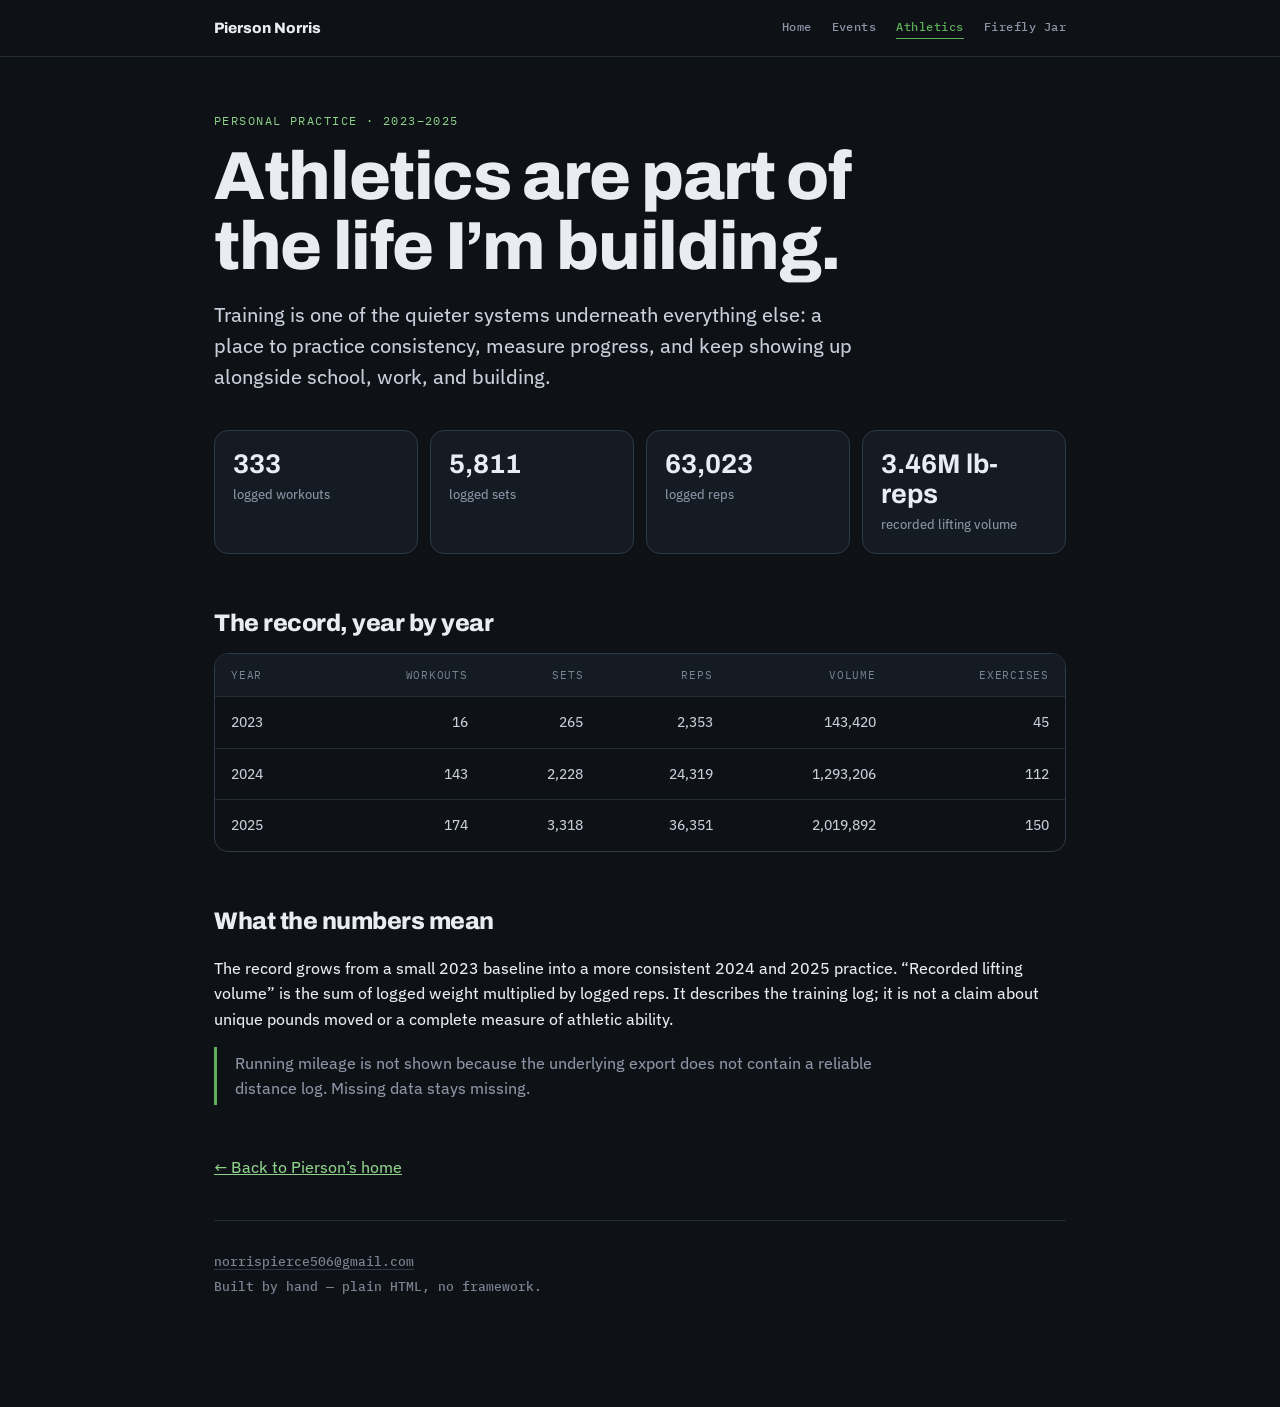
==== athletics/index.html @ d6007e6e "Site metadata pass: share cards, Athletics shipped, one nav, truthful llms.txt An audit found the si" ====
<!doctype html>
<html lang="en">
<head>
  <meta charset="utf-8">
  <meta name="viewport" content="width=device-width, initial-scale=1">
  <title>Athletics — Pierson Norris</title>
  <meta name="description" content="A public snapshot of how athletics and training fit into Pierson Norris's life, with aggregate workout data from 2023–2025.">
  <link rel="canonical" href="https://piersonnorris.github.io/athletics/">
  <link rel="icon" href="/assets/img/favicon.svg" type="image/svg+xml">
  <meta name="theme-color" content="#0e1116">

  <meta property="og:type" content="website">
  <meta property="og:title" content="Athletics — Pierson Norris">
  <meta property="og:description" content="A public snapshot of how athletics and training fit into Pierson Norris's life, with aggregate workout data from 2023–2025.">
  <meta property="og:url" content="https://piersonnorris.github.io/athletics/">
  <meta property="og:image" content="https://piersonnorris.github.io/assets/img/og/athletics.png">
  <meta property="og:image:width" content="1200">
  <meta property="og:image:height" content="630">
  <meta property="og:image:alt" content="Athletics — logged workouts by year: 16 in 2023, 143 in 2024, 174 in 2025.">
  <meta name="twitter:card" content="summary_large_image">
  <meta name="twitter:image" content="https://piersonnorris.github.io/assets/img/og/athletics.png">

  <link rel="preconnect" href="https://fonts.googleapis.com">
  <link rel="preconnect" href="https://fonts.gstatic.com" crossorigin>
  <link rel="stylesheet" href="https://fonts.googleapis.com/css2?family=Archivo:wght@600;700;800&family=IBM+Plex+Sans:wght@400;450;500;600&family=IBM+Plex+Mono:wght@400;500&display=swap">
  <link rel="stylesheet" href="/assets/css/site.css">
  <style>
    .athletics{padding-top:56px;padding-bottom:80px}.eyebrow{font:12px var(--mono);letter-spacing:.12em;text-transform:uppercase;color:var(--acc-hi)}
    .athletics h1{font-size:clamp(38px,7vw,68px);line-height:1.02;max-width:720px;margin:14px 0 18px}.lede{font-size:20px;line-height:1.55;color:#c7ced9;max-width:650px}
    .grid{display:grid;grid-template-columns:repeat(4,1fr);gap:12px;margin:38px 0}.stat{padding:18px;border:1px solid var(--line2);border-radius:var(--r-lg);background:var(--panel)}.stat b{display:block;font:700 27px var(--display);color:var(--ink)}.stat span{display:block;margin-top:5px;color:var(--mut);font-size:13px}
    .section{margin-top:50px}.section h2{font-size:24px}.table-wrap{overflow-x:auto;border:1px solid var(--line2);border-radius:var(--r-lg)}table{width:100%;border-collapse:collapse;min-width:650px}th,td{text-align:left;padding:14px 16px;border-bottom:1px solid var(--line);font-size:14px}th{font:11px var(--mono);letter-spacing:.07em;text-transform:uppercase;color:var(--dim);background:var(--panel)}td{color:#c7ced9}tbody tr:last-child td{border-bottom:0}td:not(:first-child),th:not(:first-child){text-align:right}.note{border-left:3px solid var(--acc);padding:4px 0 4px 18px;color:var(--mut);max-width:720px}.back{display:inline-block;margin-top:34px;color:var(--acc-hi)}
    @media(max-width:700px){.grid{grid-template-columns:repeat(2,1fr)}.athletics{padding-top:34px}}
  </style>
</head>
<body>
  <a class="skip-link" href="#main">Skip to content</a>
  <header class="sitehead">
    <div class="wrap">
      <nav class="sitenav" aria-label="Primary">
        <a class="brand" href="/">Pierson Norris</a>
        <button type="button" class="navtoggle" aria-expanded="false" aria-controls="navlinks" aria-label="Menu">
          <svg width="18" height="18" viewBox="0 0 24 24" fill="none" aria-hidden="true">
            <path d="M4 7h16M4 12h16M4 17h16" stroke="currentColor" stroke-width="1.8" stroke-linecap="round"/>
          </svg>
        </button>
        <div class="navlinks" id="navlinks">
          <a href="/">Home</a>
          <a href="/#events">Events</a>
          <a href="/athletics/" aria-current="page">Athletics</a>
          <a href="/jar/">Firefly Jar</a>
        </div>
      </nav>
    </div>
  </header>
  <main id="main" class="wrap athletics">
    <div class="eyebrow">Personal practice · 2023–2025</div>
    <h1>Athletics are part of the life I’m building.</h1>
    <p class="lede">Training is one of the quieter systems underneath everything else: a place to practice consistency, measure progress, and keep showing up alongside school, work, and building.</p>
    <div class="grid" aria-label="Three-year totals"><div class="stat"><b>333</b><span>logged workouts</span></div><div class="stat"><b>5,811</b><span>logged sets</span></div><div class="stat"><b>63,023</b><span>logged reps</span></div><div class="stat"><b>3.46M lb-reps</b><span>recorded lifting volume</span></div></div>
    <section class="section"><h2>The record, year by year</h2><div class="table-wrap"><table><thead><tr><th>Year</th><th>Workouts</th><th>Sets</th><th>Reps</th><th>Volume</th><th>Exercises</th></tr></thead><tbody><tr><td>2023</td><td>16</td><td>265</td><td>2,353</td><td>143,420</td><td>45</td></tr><tr><td>2024</td><td>143</td><td>2,228</td><td>24,319</td><td>1,293,206</td><td>112</td></tr><tr><td>2025</td><td>174</td><td>3,318</td><td>36,351</td><td>2,019,892</td><td>150</td></tr></tbody></table></div></section>
    <section class="section"><h2>What the numbers mean</h2><p>The record grows from a small 2023 baseline into a more consistent 2024 and 2025 practice. “Recorded lifting volume” is the sum of logged weight multiplied by logged reps. It describes the training log; it is not a claim about unique pounds moved or a complete measure of athletic ability.</p><p class="note">Running mileage is not shown because the underlying export does not contain a reliable distance log. Missing data stays missing.</p></section>
    <a class="back" href="/">← Back to Pierson’s home</a>
    <footer class="sitefoot">
      <address>
        <a href="mailto:norrispierce506@gmail.com">norrispierce506@gmail.com</a><br>
        Built by hand — plain HTML, no framework.
      </address>
    </footer>
  </main>
  <script src="/assets/js/nav.js"></script>
</body>
</html>
---- assets/css/site.css ----
/* ============================================================
   piersonnorris.com — shared design system
   Plain CSS. No framework, no build step, no preprocessor.
   Tokens follow docs/BLUEPRINT.md §4. Dark-only by design.
   ============================================================ */

:root{
  /* ground + surfaces */
  --bg:#0e1116;
  --panel:#151b23;
  --panel2:#1a222d;
  --line:#232d39;
  --line2:#2e3947;

  /* ink */
  --ink:#e9edf3;
  --mut:#8b95a5;
  --dim:#7a8392; /* U1: was #5c6675 (3.25:1 on --bg, fails WCAG AA); now 4.94:1 */

  /* the one accent — Fern */
  --acc:#5FAE5A;
  --acc-hi:#8ED18A;
  --acc-soft:rgba(95,174,90,.12);

  /* semantic */
  --good:#45c26b;
  --bad:#e5534b;
  --warn:#E8A33D;
  --info:#4CC9F0;

  /* platform brand colors (tracker spec §4, now in the stock-trackers repo) */
  --p-sofi:#00A2C7;
  --p-webull:#3d6ea8;   /* lightened from #001B39 so it reads on a dark ground */
  --p-robinhood:#00C805;
  --p-gemini:#F5A623;
  --p-gomining:#7C3AED;

  /* geometry */
  --r:10px;
  --r-lg:14px;
  --wrap:900px;

  --mono:'IBM Plex Mono',ui-monospace,SFMono-Regular,Menlo,monospace;
  --sans:'IBM Plex Sans',system-ui,-apple-system,'Segoe UI',sans-serif;
  --display:'Archivo',system-ui,sans-serif;
}

*{box-sizing:border-box}
html{background:var(--bg);scroll-behavior:smooth;-webkit-text-size-adjust:100%}

body{
  margin:0;
  background:var(--bg);
  color:var(--ink);
  font-family:var(--sans);
  font-size:15.5px;
  line-height:1.62;
  font-weight:450;
  -webkit-font-smoothing:antialiased;
  min-height:100svh;
}

::selection{background:var(--acc);color:#0e1116}
a{color:inherit}
img{max-width:100%;height:auto}

.wrap{max-width:var(--wrap);margin:0 auto;padding:0 24px}
.wrap-wide{max-width:1180px;margin:0 auto;padding:0 24px}

.mono{font-family:var(--mono);font-variant-numeric:tabular-nums}
.num{font-family:var(--mono);font-variant-numeric:tabular-nums}

.eyebrow{
  font-family:var(--mono);font-size:11px;letter-spacing:.16em;
  text-transform:uppercase;color:var(--acc);margin:0;
}

h1,h2,h3{font-family:var(--display);letter-spacing:-.02em;text-wrap:balance}
h1{font-weight:800;font-size:clamp(34px,6.4vw,52px);line-height:1.03;margin:16px 0 12px}
h2{font-weight:800;font-size:24px;margin:0 0 10px}
h3{font-weight:700;font-size:18px;letter-spacing:-.01em;margin:0 0 6px}

.lede{color:var(--mut);max-width:64ch;font-size:16.5px;margin:0 0 26px}
.lede b{color:var(--ink);font-weight:600}

/* ---------- header / nav ---------- */
.sitehead{border-bottom:1px solid var(--line);padding:16px 0}
.sitenav{display:flex;align-items:center;justify-content:space-between;gap:16px;flex-wrap:wrap}
.sitenav a{text-decoration:none}
.brand{font-family:var(--display);font-weight:800;font-size:15px;color:var(--ink)}
.navlinks{display:flex;gap:20px;flex-wrap:wrap;font-family:var(--mono);font-size:12px;letter-spacing:.04em}
.navlinks a{color:var(--mut);border-bottom:1px solid transparent;padding-bottom:2px;transition:color .15s}
.navlinks a:hover{color:var(--acc)}
.navlinks a[aria-current="page"]{color:var(--acc);border-bottom-color:var(--acc)}
.navlinks .soon{color:var(--dim);cursor:default}
.navlinks .soon i{font-style:normal;font-size:10px;letter-spacing:.08em}
.navlinks .lockicon{color:var(--dim);font-size:10px}

/* U6: hamburger toggle, hidden until the nav row actually needs it.
   Collapsing pushes the header taller rather than overlaying content —
   simplest thing that can't clash with a page's other fixed/sticky UI
   (the tracker's filter bars, the notes vault sidebar, etc). */
.navtoggle{
  display:none;width:34px;height:34px;align-items:center;justify-content:center;
  background:transparent;border:1px solid var(--line2);border-radius:8px;color:var(--ink);
  cursor:pointer;margin-left:auto;flex:none;
}
.navtoggle:hover{border-color:var(--acc);color:var(--acc)}
.navtoggle svg{display:block}
@media (max-width:760px){
  .navtoggle{display:inline-flex}
  .navlinks{
    display:none;flex-basis:100%;flex-direction:column;align-items:flex-start;gap:16px;
    padding-top:16px;margin-top:14px;border-top:1px solid var(--line);
  }
  .navlinks.is-open{display:flex}
}

/* ---------- surfaces ---------- */
.panel{
  background:var(--panel);border:1px solid var(--line);border-radius:var(--r);
  padding:18px 20px;transition:border-color .18s,background .18s;
}
.panel:hover{border-color:var(--line2)}

.tile{
  position:relative;display:block;text-decoration:none;color:inherit;
  background:var(--panel);border:1px solid var(--line);border-radius:var(--r-lg);
  padding:20px;overflow:hidden;
  transition:border-color .18s,transform .18s,background .18s;
}
.tile:hover{border-color:var(--line2);background:var(--panel2);transform:translateY(-2px)}
.tile::before{
  content:"";position:absolute;left:0;top:0;bottom:0;width:2px;background:var(--acc);
  transform:scaleY(0);transform-origin:top;transition:transform .22s ease;
}
.tile:hover::before{transform:scaleY(1)}
.tile .k{
  font-family:var(--mono);font-size:10.5px;letter-spacing:.14em;text-transform:uppercase;
  color:var(--acc);margin:0 0 10px;display:flex;align-items:center;gap:8px;
}
.tile .k .lock{color:var(--dim);margin-left:auto;letter-spacing:.06em}
.tile h3{margin:0 0 6px}
.tile .d{color:var(--mut);font-size:13.5px;margin:0;line-height:1.55}

/* ---------- chips / tags / buttons ---------- */
.chip{
  display:inline-flex;align-items:center;gap:7px;
  font-family:var(--mono);font-size:11px;letter-spacing:.07em;text-transform:uppercase;
  padding:7px 13px;border-radius:999px;border:1px solid var(--line2);color:var(--mut);
  background:var(--panel);cursor:pointer;user-select:none;
  transition:border-color .15s,color .15s,background .15s;
}
.chip:hover{color:var(--ink);border-color:var(--mut)}
.chip[aria-pressed="true"]{color:#0e1116;background:var(--acc);border-color:var(--acc);font-weight:500}
.chip[aria-pressed="true"] .dot{background:#0e1116 !important;box-shadow:none}
.dot{width:7px;height:7px;border-radius:50%;flex:none}

.btn{
  display:inline-flex;align-items:center;gap:8px;text-decoration:none;cursor:pointer;
  border-radius:9px;border:1px solid var(--line2);background:var(--panel);color:var(--mut);
  font-family:var(--mono);font-size:12.5px;font-weight:500;padding:10px 16px;
  transition:border-color .15s,color .15s,background .15s;
}
.btn:hover{color:var(--ink);border-color:var(--mut)}
.btn.primary{background:var(--acc);color:#0e1116;border-color:var(--acc)}
.btn.primary:hover{background:var(--acc-hi);border-color:var(--acc-hi);color:#0e1116}
.btn.ghost{background:transparent;color:var(--acc);border-color:var(--line2)}
.btn.ghost:hover{border-color:var(--acc);color:var(--acc-hi)}
.btn.danger:hover{color:var(--bad);border-color:var(--bad)}
.btn:disabled{opacity:.5;cursor:not-allowed}
.btn .lockdot{font-size:11px;letter-spacing:.08em;opacity:.75}

/* ---------- inputs ---------- */
input[type=text],input[type=password],input[type=search],textarea,select{
  background:var(--bg);border:1px solid var(--line2);border-radius:9px;color:var(--ink);
  font-family:var(--sans);font-size:14.5px;padding:10px 13px;width:100%;
}
input::placeholder,textarea::placeholder{color:var(--dim)}
input:focus,textarea:focus,select:focus{outline:none;border-color:var(--acc)}
textarea{resize:vertical;line-height:1.6}
label.fld{display:block;margin:0 0 14px}
label.fld > span{
  display:block;font-family:var(--mono);font-size:10.5px;letter-spacing:.12em;
  text-transform:uppercase;color:var(--dim);margin:0 0 6px;
}

/* ---------- metrics ---------- */
.metrics{display:flex;flex-wrap:wrap;gap:8px;margin:12px 0 4px;padding:0;list-style:none}
.metrics li{
  background:var(--acc-soft);border:1px solid rgba(95,174,90,.22);border-radius:8px;
  padding:8px 12px;min-width:82px;
}
.metrics b{
  display:block;font-family:var(--display);font-size:19px;font-weight:800;
  color:var(--acc-hi);line-height:1.1;letter-spacing:-.01em;font-variant-numeric:tabular-nums;
}
.metrics span{
  display:block;font-family:var(--mono);font-size:9.5px;letter-spacing:.1em;
  text-transform:uppercase;color:var(--mut);margin-top:3px;
}

.statline{display:flex;flex-wrap:wrap;gap:10px;margin:0;padding:0;list-style:none}
.statline li{
  background:var(--panel);border:1px solid var(--line);border-radius:999px;
  padding:7px 14px;font-family:var(--mono);font-size:12px;color:var(--mut);
  font-variant-numeric:tabular-nums;
}
.statline li b{color:var(--acc);font-weight:500}

/* ---------- tables ---------- */
.tscroll{overflow-x:auto;-webkit-overflow-scrolling:touch}
table{width:100%;border-collapse:collapse;font-size:14px}
th{
  font-family:var(--mono);font-size:10.5px;letter-spacing:.12em;text-transform:uppercase;
  color:var(--dim);font-weight:500;text-align:left;padding:10px 10px 8px;
  border-bottom:1px solid var(--line2);white-space:nowrap;
}
td{padding:9px 10px;border-bottom:1px solid var(--line);vertical-align:top}
tr:last-child td{border-bottom:0}
/* U16 */
.tscroll tbody tr:hover td{background:var(--panel2)}
/* U10: first column stays put while a wide row scrolls horizontally.
   Background must be opaque and match the surrounding surface, or the
   sticky cell shows the row sliding underneath it. */
.tscroll th:first-child,.tscroll td:first-child{position:sticky;left:0;z-index:1;background:var(--panel)}
.tscroll tbody tr:hover td:first-child{background:var(--panel2)}
th.r,td.r{text-align:right}
td.label{font-weight:600;white-space:nowrap}
td.num{font-family:var(--mono);font-variant-numeric:tabular-nums;text-align:right;white-space:nowrap}
td.unit{font-family:var(--mono);font-size:12.5px;color:var(--dim);white-space:nowrap}
td.notes{color:var(--mut);font-size:13.5px;min-width:170px}

/* ---------- platform badges ---------- */
.pdot{width:9px;height:9px;border-radius:50%;flex:none;display:inline-block}
.p-sofi{background:var(--p-sofi)}
.p-webull{background:var(--p-webull)}
.p-robinhood{background:var(--p-robinhood)}
.p-gemini{background:var(--p-gemini)}
.p-gomining{background:var(--p-gomining)}

/* ---------- misc ---------- */
.takeaway{
  border-left:2px solid var(--acc);padding:2px 0 2px 13px;margin:13px 0 0;
  color:var(--mut);font-size:14px;font-style:italic;
}
.muted{color:var(--mut)}
.dimmed{color:var(--dim)}
.finetext{font-family:var(--mono);font-size:11.5px;color:var(--dim);line-height:1.7}

hr.rule{border:0;border-top:1px solid var(--line);margin:36px 0}

.sitefoot{border-top:1px solid var(--line);padding:28px 0;margin-top:40px}
.sitefoot address{
  font-style:normal;font-family:var(--mono);font-size:12.5px;color:var(--dim);line-height:2;
}
.sitefoot address a{text-decoration:none;border-bottom:1px solid var(--line2)}
.sitefoot address a:hover{color:var(--acc);border-bottom-color:var(--acc)}

a:focus-visible,button:focus-visible,input:focus-visible,textarea:focus-visible,
select:focus-visible,summary:focus-visible,[tabindex]:focus-visible{
  outline:2px solid var(--acc);outline-offset:3px;border-radius:4px;
}

/* U3: visible only once it has keyboard focus */
.skip-link{
  position:absolute;left:12px;top:-48px;z-index:100;
  background:var(--acc);color:#0e1116;font-family:var(--mono);font-size:13px;font-weight:500;
  padding:10px 16px;border-radius:8px;text-decoration:none;transition:top .15s;
}
.skip-link:focus{top:12px}

[hidden]{display:none !important}
.visually-hidden{
  position:absolute;width:1px;height:1px;padding:0;margin:-1px;overflow:hidden;
  clip:rect(0 0 0 0);white-space:nowrap;border:0;
}

@media (max-width:640px){
  body{font-size:15px}
  .wrap,.wrap-wide{padding:0 18px}
  .panel,.tile{padding:16px}
}

/* U18: shared first-load entrance animation. Apply .enter-fade to a
   container and give children nth-child delays (see index.html /
   experience/index.html) for a staggered feel, capped at ~8 items so a
   long list doesn't keep animating for seconds after load. */
@keyframes enterFadeUp{from{opacity:0;transform:translateY(10px)}to{opacity:1;transform:translateY(0)}}
.enter-fade > *{animation:enterFadeUp .5s ease both}

@media (prefers-reduced-motion:reduce){
  *{transition:none !important;animation:none !important}
  html{scroll-behavior:auto}
}

/* ============================================================
   Chart components (rendered by assets/js/charts.js)
   ============================================================ */

.pnchart{display:block;width:100%;height:auto;overflow:visible}
.pnchart-spark{width:120px;height:28px}

.chart-empty{
  color:var(--dim);font-family:var(--mono);font-size:12px;
  margin:0;padding:22px 4px;text-align:center;
}

.chart-donutwrap{
  display:grid;grid-template-columns:220px minmax(0,1fr);gap:22px;align-items:center;
}
.chart-donutwrap .pnchart-donut{max-width:220px}
@media (max-width:620px){
  .chart-donutwrap{grid-template-columns:1fr;justify-items:center}
}

.chart-stackwrap{display:block}
.chart-stackwrap .pnchart-stack{border-radius:7px;overflow:hidden}

.chart-legend{list-style:none;margin:0;padding:0;display:grid;gap:6px}
.chart-legend li{
  display:flex;align-items:center;gap:9px;
  font-family:var(--mono);font-size:12px;font-variant-numeric:tabular-nums;
}
.chart-legend .lg-label{color:var(--ink);flex:1;overflow:hidden;text-overflow:ellipsis;white-space:nowrap}
.chart-legend .lg-val{color:var(--mut)}
.chart-legend .lg-pct{color:var(--dim);min-width:44px;text-align:right}
.chart-legend-inline{
  display:flex;flex-wrap:wrap;gap:6px 16px;margin-top:12px;
}
.chart-legend-inline li{flex:0 0 auto}
.chart-legend-inline .lg-label{flex:0 0 auto}

.chartcard{
  background:var(--panel);border:1px solid var(--line);border-radius:var(--r);
  padding:18px 20px;
}
.chartcard > h3{
  font-family:var(--display);font-size:15px;font-weight:700;margin:0 0 3px;
}
.chartcard > .sub{
  font-family:var(--mono);font-size:10.5px;letter-spacing:.1em;text-transform:uppercase;
  color:var(--dim);margin:0 0 16px;
}
.chartgrid{
  display:grid;grid-template-columns:repeat(auto-fit,minmax(320px,1fr));gap:16px;
}

/* ---------- market chart overlays (EMA legend) ---------- */
.market-overlaylegend{
  display:flex;flex-wrap:wrap;gap:6px 16px;margin:0 0 8px;
  font-family:var(--mono);font-size:10.5px;color:var(--mut);
}
.market-overlaylegend span{display:inline-flex;align-items:center;gap:6px}
.market-overlaylegend i{width:14px;height:2px;border-radius:2px;display:inline-block}
.market-overlaylegend i.mk-diamond{
  width:8px;height:8px;border-radius:2px;transform:rotate(45deg);background:var(--good);
}
.market-overlaylegend i.mk-hollow{background:transparent;border:1.4px dashed;border-color:var(--good)}

.emabar{display:flex;flex-wrap:wrap;gap:6px;align-items:center}
.emabar .lbl{font-family:var(--mono);font-size:10px;letter-spacing:.1em;text-transform:uppercase;color:var(--dim);margin-right:2px}
.emabtn{
  appearance:none;cursor:pointer;font-family:var(--mono);font-size:10.5px;letter-spacing:.04em;
  border:1px solid var(--line2);border-radius:999px;background:var(--bg);color:var(--dim);padding:6px 10px;
  transition:color .15s,border-color .15s,box-shadow .15s;
}
.emabtn[aria-pressed="true"]{color:var(--ink);border-color:var(--ema,var(--acc));box-shadow:inset 0 0 0 1px var(--ema,var(--acc))}
.emabtn:disabled{opacity:.4;cursor:not-allowed}
.emabtn.off{margin-left:4px}

/* ---------- Obsidian bundle baked into the build ---------- */
.obsync{
  background:var(--acc-soft);border:1px solid rgba(95,174,90,.3);border-radius:10px;
  padding:14px 16px;margin:0 0 16px;
}
.obsync p{margin:0 0 11px;font-size:13.5px;color:var(--mut);line-height:1.6;max-width:78ch}
.obsync b{color:var(--ink);font-weight:600}
.obsync-row{display:flex;flex-wrap:wrap;align-items:center;gap:10px}
.obsync-msg{font-family:var(--mono);font-size:11.5px;color:var(--dim)}

/* ---------- Obsidian vault graph ---------- */
.pnchart-graph{background:radial-gradient(ellipse at 50% 42%,rgba(95,174,90,.05),transparent 70%);border-radius:10px}
.pnchart-graph .vg-node{cursor:pointer;transition:opacity .15s}
/* U2: this two-class selector (0,0,3,0) outranks the generic
   [tabindex]:focus-visible rule (0,0,2,0) below, so it must restate a
   real focus ring rather than removing one — plain inputs don't need
   this because input:focus / input:focus-visible tie in specificity
   and the generic rule, being later, already wins there. */
.pnchart-graph .vg-node:focus{outline:none}
.pnchart-graph .vg-node:focus-visible{outline:2px solid var(--acc);outline-offset:3px;border-radius:4px}
.pnchart-graph .vg-edge{transition:opacity .15s,stroke .15s}
.vg-legend{
  display:flex;flex-wrap:wrap;gap:6px 18px;margin-top:10px;
  font-family:var(--mono);font-size:10.5px;color:var(--dim);
}
.vg-legend span{display:inline-flex;align-items:center;gap:6px}
.vg-legend i{width:9px;height:9px;border-radius:50%;display:inline-block}
.vaultgraph{
  margin-top:16px;background:var(--bg);border:1px solid var(--line);border-radius:10px;padding:16px;
}
.vaultgraph h3{font-size:16px;margin:0 0 2px}
.vaultgraph .sub{font:11px var(--mono);color:var(--dim);text-transform:uppercase;letter-spacing:.07em;margin:0 0 12px}
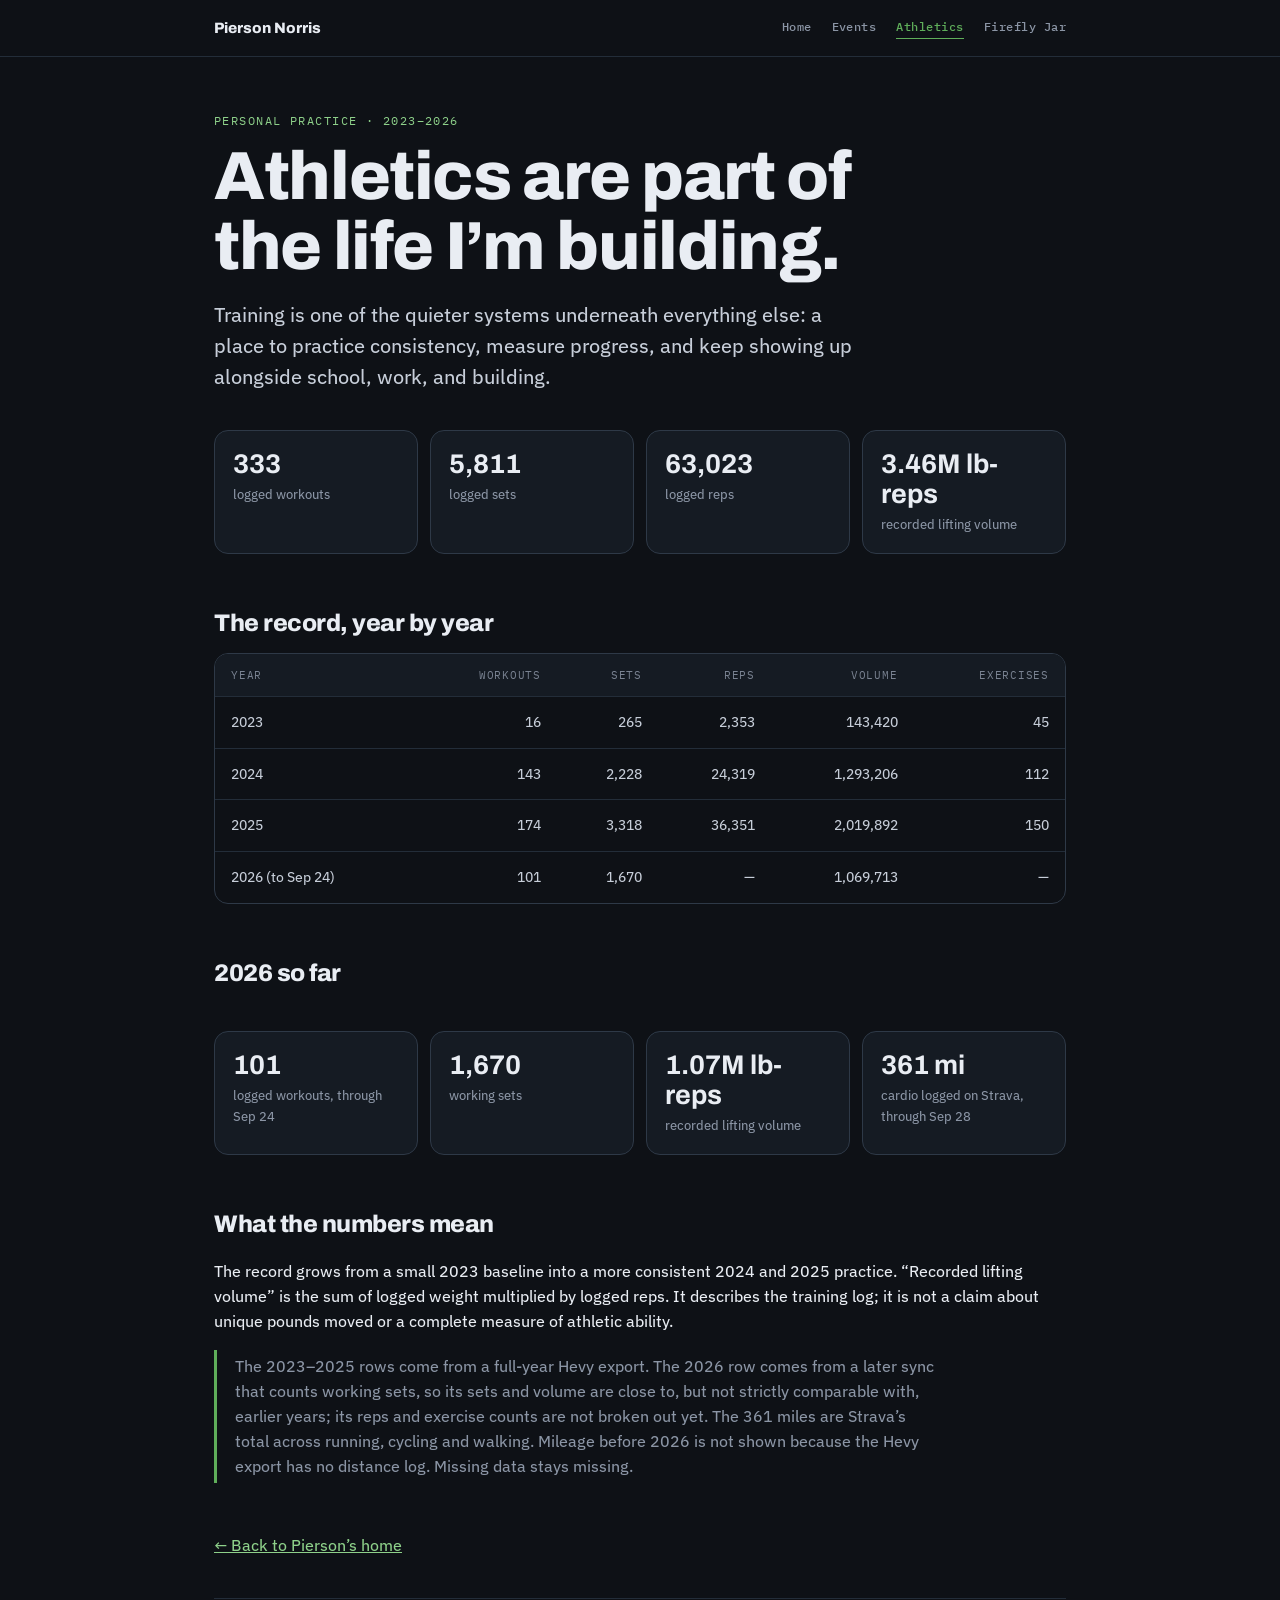
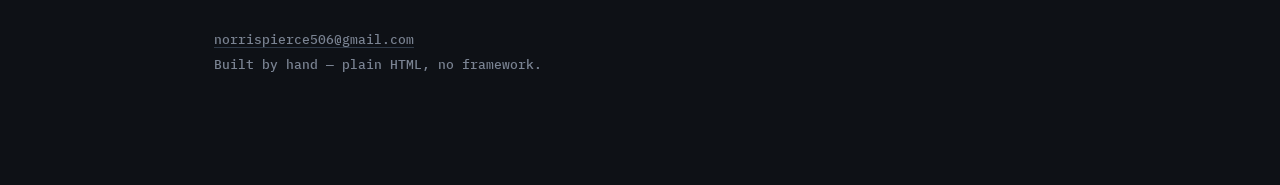
==== commit 028e6ff4: "Oct 20 refresh: fall events, AI Hub title, Transfer Ready, athletics 2026, llms.txt and sitemap" ====
--- a/athletics/index.html
+++ b/athletics/index.html
@@ -4,19 +4,19 @@
   <meta charset="utf-8">
   <meta name="viewport" content="width=device-width, initial-scale=1">
   <title>Athletics — Pierson Norris</title>
-  <meta name="description" content="A public snapshot of how athletics and training fit into Pierson Norris's life, with aggregate workout data from 2023–2025.">
+  <meta name="description" content="A public snapshot of how athletics and training fit into Pierson Norris's life, with aggregate workout data from 2023–2026.">
   <link rel="canonical" href="https://piersonnorris.github.io/athletics/">
   <link rel="icon" href="/assets/img/favicon.svg" type="image/svg+xml">
   <meta name="theme-color" content="#0e1116">
 
   <meta property="og:type" content="website">
   <meta property="og:title" content="Athletics — Pierson Norris">
-  <meta property="og:description" content="A public snapshot of how athletics and training fit into Pierson Norris's life, with aggregate workout data from 2023–2025.">
+  <meta property="og:description" content="A public snapshot of how athletics and training fit into Pierson Norris's life, with aggregate workout data from 2023–2026.">
   <meta property="og:url" content="https://piersonnorris.github.io/athletics/">
   <meta property="og:image" content="https://piersonnorris.github.io/assets/img/og/athletics.png">
   <meta property="og:image:width" content="1200">
   <meta property="og:image:height" content="630">
-  <meta property="og:image:alt" content="Athletics — logged workouts by year: 16 in 2023, 143 in 2024, 174 in 2025.">
+  <meta property="og:image:alt" content="Athletics — logged workouts by year: 16 in 2023, 143 in 2024, 174 in 2025, 101 so far in 2026.">
   <meta name="twitter:card" content="summary_large_image">
   <meta name="twitter:image" content="https://piersonnorris.github.io/assets/img/og/athletics.png">
 
@@ -53,12 +53,13 @@
     </div>
   </header>
   <main id="main" class="wrap athletics">
-    <div class="eyebrow">Personal practice · 2023–2025</div>
+    <div class="eyebrow">Personal practice · 2023–2026</div>
     <h1>Athletics are part of the life I’m building.</h1>
     <p class="lede">Training is one of the quieter systems underneath everything else: a place to practice consistency, measure progress, and keep showing up alongside school, work, and building.</p>
-    <div class="grid" aria-label="Three-year totals"><div class="stat"><b>333</b><span>logged workouts</span></div><div class="stat"><b>5,811</b><span>logged sets</span></div><div class="stat"><b>63,023</b><span>logged reps</span></div><div class="stat"><b>3.46M lb-reps</b><span>recorded lifting volume</span></div></div>
-    <section class="section"><h2>The record, year by year</h2><div class="table-wrap"><table><thead><tr><th>Year</th><th>Workouts</th><th>Sets</th><th>Reps</th><th>Volume</th><th>Exercises</th></tr></thead><tbody><tr><td>2023</td><td>16</td><td>265</td><td>2,353</td><td>143,420</td><td>45</td></tr><tr><td>2024</td><td>143</td><td>2,228</td><td>24,319</td><td>1,293,206</td><td>112</td></tr><tr><td>2025</td><td>174</td><td>3,318</td><td>36,351</td><td>2,019,892</td><td>150</td></tr></tbody></table></div></section>
-    <section class="section"><h2>What the numbers mean</h2><p>The record grows from a small 2023 baseline into a more consistent 2024 and 2025 practice. “Recorded lifting volume” is the sum of logged weight multiplied by logged reps. It describes the training log; it is not a claim about unique pounds moved or a complete measure of athletic ability.</p><p class="note">Running mileage is not shown because the underlying export does not contain a reliable distance log. Missing data stays missing.</p></section>
+    <div class="grid" aria-label="2023–2025 totals"><div class="stat"><b>333</b><span>logged workouts</span></div><div class="stat"><b>5,811</b><span>logged sets</span></div><div class="stat"><b>63,023</b><span>logged reps</span></div><div class="stat"><b>3.46M lb-reps</b><span>recorded lifting volume</span></div></div>
+    <section class="section"><h2>The record, year by year</h2><div class="table-wrap"><table><thead><tr><th>Year</th><th>Workouts</th><th>Sets</th><th>Reps</th><th>Volume</th><th>Exercises</th></tr></thead><tbody><tr><td>2023</td><td>16</td><td>265</td><td>2,353</td><td>143,420</td><td>45</td></tr><tr><td>2024</td><td>143</td><td>2,228</td><td>24,319</td><td>1,293,206</td><td>112</td></tr><tr><td>2025</td><td>174</td><td>3,318</td><td>36,351</td><td>2,019,892</td><td>150</td></tr><tr><td>2026 (to Sep 24)</td><td>101</td><td>1,670</td><td>—</td><td>1,069,713</td><td>—</td></tr></tbody></table></div></section>
+    <section class="section"><h2>2026 so far</h2><div class="grid" aria-label="2026 year to date"><div class="stat"><b>101</b><span>logged workouts, through Sep 24</span></div><div class="stat"><b>1,670</b><span>working sets</span></div><div class="stat"><b>1.07M lb-reps</b><span>recorded lifting volume</span></div><div class="stat"><b>361 mi</b><span>cardio logged on Strava, through Sep 28</span></div></div></section>
+    <section class="section"><h2>What the numbers mean</h2><p>The record grows from a small 2023 baseline into a more consistent 2024 and 2025 practice. “Recorded lifting volume” is the sum of logged weight multiplied by logged reps. It describes the training log; it is not a claim about unique pounds moved or a complete measure of athletic ability.</p><p class="note">The 2023–2025 rows come from a full-year Hevy export. The 2026 row comes from a later sync that counts working sets, so its sets and volume are close to, but not strictly comparable with, earlier years; its reps and exercise counts are not broken out yet. The 361 miles are Strava’s total across running, cycling and walking. Mileage before 2026 is not shown because the Hevy export has no distance log. Missing data stays missing.</p></section>
     <a class="back" href="/">← Back to Pierson’s home</a>
     <footer class="sitefoot">
       <address>
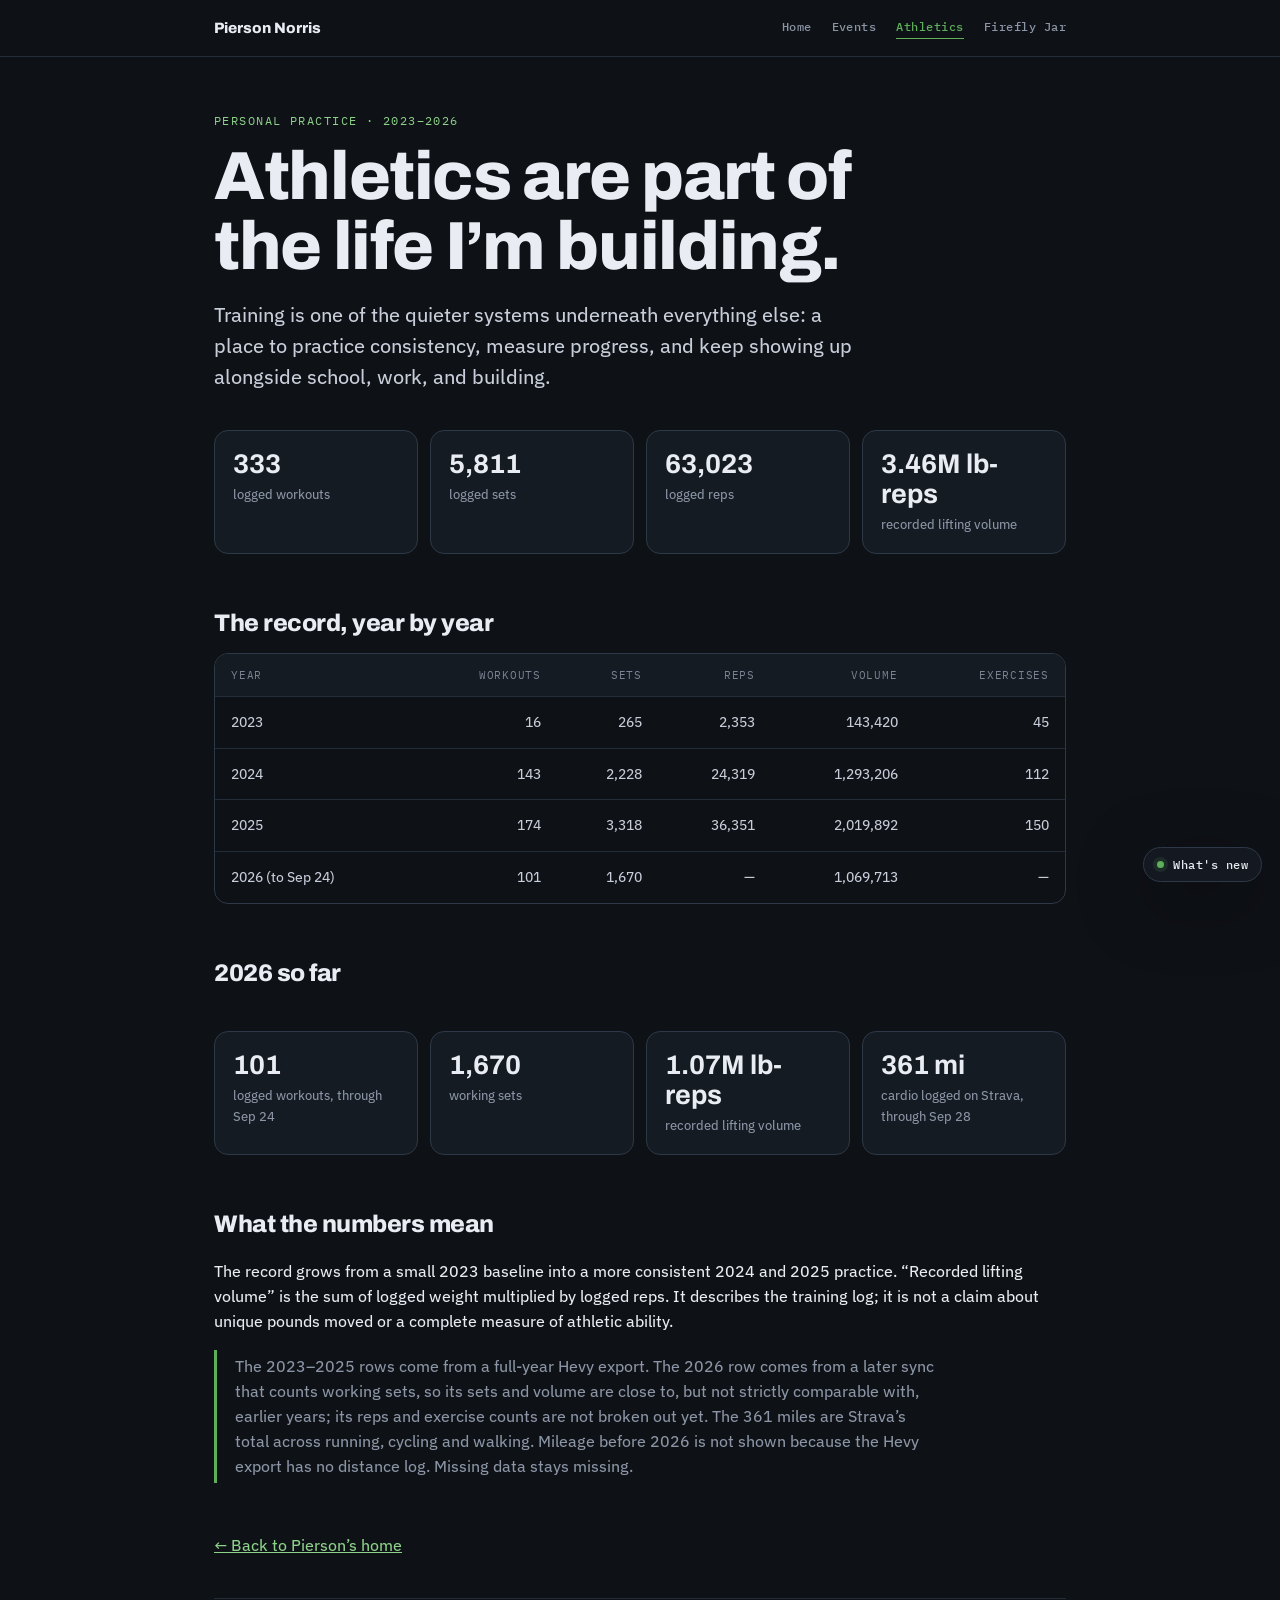
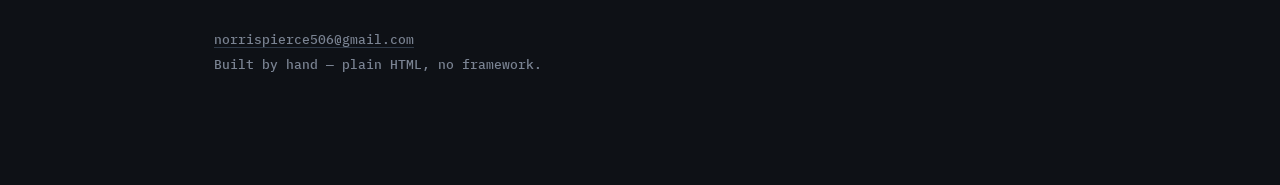
==== commit 3078841e: "Site: add public changelog and current-focus strip" ====
--- a/athletics/index.html
+++ b/athletics/index.html
@@ -69,5 +69,6 @@
     </footer>
   </main>
   <script src="/assets/js/nav.js"></script>
+  <script src="/assets/js/changelog.js"></script>
 </body>
 </html>
--- a/assets/css/site.css
+++ b/assets/css/site.css
@@ -257,6 +257,40 @@
 .sitefoot address a{text-decoration:none;border-bottom:1px solid var(--line2)}
 .sitefoot address a:hover{color:var(--acc);border-bottom-color:var(--acc)}
 
+/* ---------- public changelog ---------- */
+.site-changelog{
+  position:fixed;right:18px;bottom:18px;z-index:80;width:min(340px,calc(100vw - 36px));
+  font-family:var(--sans);filter:drop-shadow(0 18px 35px rgba(0,0,0,.38));
+}
+.cl-trigger{
+  display:flex;align-items:center;gap:9px;margin-left:auto;padding:9px 13px;
+  border:1px solid var(--line2);border-radius:999px;background:rgba(21,27,35,.96);
+  color:var(--ink);font:500 11.5px var(--mono);letter-spacing:.04em;cursor:pointer;
+}
+.cl-trigger:hover{border-color:var(--acc);color:var(--acc-hi)}
+.cl-trigger-dot{width:7px;height:7px;border-radius:50%;background:var(--acc);box-shadow:0 0 0 4px var(--acc-soft)}
+.cl-panel{
+  margin-top:8px;overflow:hidden;border:1px solid var(--line2);border-radius:var(--r-lg);
+  background:rgba(14,17,22,.98);box-shadow:0 18px 55px rgba(0,0,0,.45);
+}
+.cl-head{display:flex;align-items:flex-start;justify-content:space-between;gap:16px;padding:15px 16px 12px;border-bottom:1px solid var(--line)}
+.cl-head p{margin:0}
+.cl-kicker{font:10px var(--mono);letter-spacing:.13em;text-transform:uppercase;color:var(--acc)}
+.cl-title{font:700 16px var(--display);color:var(--ink);margin-top:2px!important}
+.cl-close{width:30px;height:30px;border:0;border-radius:7px;background:transparent;color:var(--mut);font-size:20px;line-height:1;cursor:pointer}
+.cl-close:hover{background:var(--panel2);color:var(--ink)}
+.cl-list{list-style:none;margin:0;padding:4px 16px 7px}
+.cl-list li{display:grid;grid-template-columns:62px 1fr;gap:12px;padding:11px 0;border-bottom:1px solid var(--line)}
+.cl-list li:last-child{border-bottom:0}
+.cl-list time{font:10.5px var(--mono);color:var(--dim);padding-top:2px}
+.cl-list b{display:block;font-size:13.5px;font-weight:600;color:var(--ink);line-height:1.35}
+.cl-list span{display:block;margin-top:2px;font-size:12.5px;line-height:1.45;color:var(--mut)}
+.cl-foot{margin:0;padding:10px 16px 13px;border-top:1px solid var(--line);font:10.5px/1.5 var(--mono);color:var(--dim)}
+@media (max-width:520px){
+  .site-changelog{right:12px;bottom:12px;width:calc(100vw - 24px)}
+  .cl-panel{max-height:min(70vh,430px);overflow:auto}
+}
+
 a:focus-visible,button:focus-visible,input:focus-visible,textarea:focus-visible,
 select:focus-visible,summary:focus-visible,[tabindex]:focus-visible{
   outline:2px solid var(--acc);outline-offset:3px;border-radius:4px;
